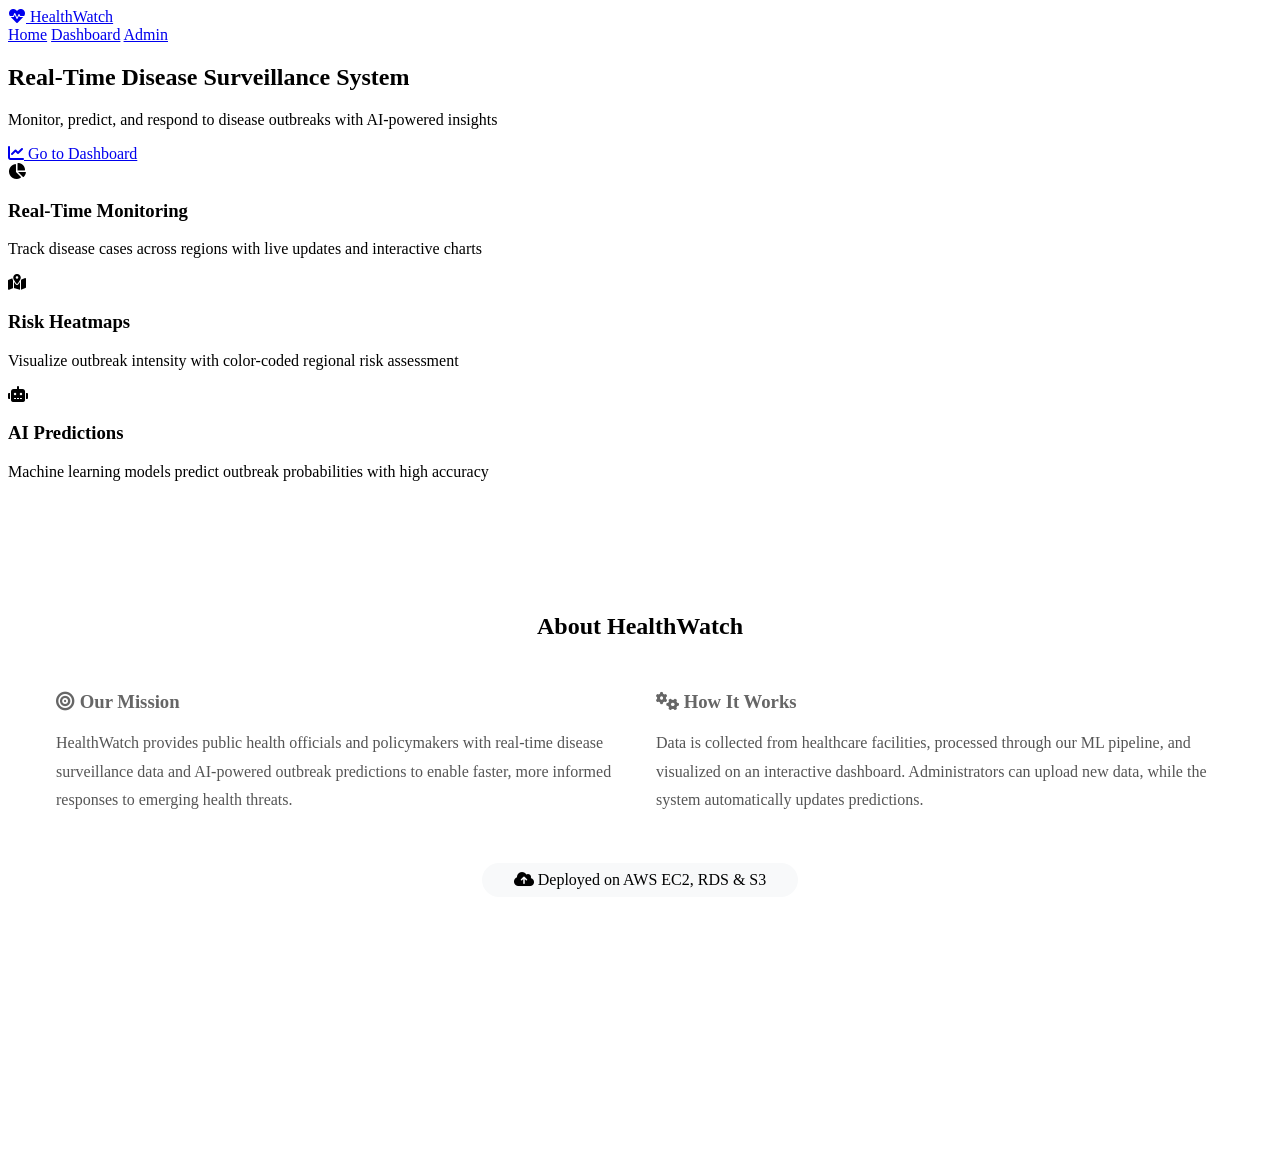
==== templates/index.html @ fa53650f "Initial commit" ====
<!DOCTYPE html>
<html lang="en">
<head>
    <meta charset="UTF-8">
    <meta name="viewport" content="width=device-width, initial-scale=1.0">
    <title>HealthWatch - Real-Time Disease Surveillance</title>
    <link rel="stylesheet" href="{{ url_for('static', filename='css/style.css') }}">
    <link rel="stylesheet" href="https://cdnjs.cloudflare.com/ajax/libs/font-awesome/6.0.0/css/all.min.css">
</head>
<body>
    <!-- Navigation -->
    <nav class="navbar">
        <div class="container">
            <a href="/" class="logo">
                <i class="fas fa-heartbeat"></i> HealthWatch
            </a>
            <div class="nav-links">
                <a href="/">Home</a>
                <a href="/dashboard">Dashboard</a>
                <a href="/admin">Admin</a>
            </div>
        </div>
    </nav>

    <!-- Hero Section -->
    <section class="hero">
        <div class="container">
            <h1 class="fade-in">Real-Time Disease Surveillance System</h1>
            <p class="fade-in" style="animation-delay: 0.2s;">
                Monitor, predict, and respond to disease outbreaks with AI-powered insights
            </p>
            <a href="/dashboard" class="btn btn-primary" style="animation-delay: 0.4s;">
                <i class="fas fa-chart-line"></i> Go to Dashboard
            </a>
        </div>
    </section>

    <!-- Features Section -->
    <div class="container">
        <div class="features">
            <div class="feature fade-in" style="animation-delay: 0.6s;">
                <i class="fas fa-chart-pie"></i>
                <h3>Real-Time Monitoring</h3>
                <p>Track disease cases across regions with live updates and interactive charts</p>
            </div>
            <div class="feature fade-in" style="animation-delay: 0.8s;">
                <i class="fas fa-map-marked-alt"></i>
                <h3>Risk Heatmaps</h3>
                <p>Visualize outbreak intensity with color-coded regional risk assessment</p>
            </div>
            <div class="feature fade-in" style="animation-delay: 1s;">
                <i class="fas fa-robot"></i>
                <h3>AI Predictions</h3>
                <p>Machine learning models predict outbreak probabilities with high accuracy</p>
            </div>
        </div>
    </div>

    <!-- About Section -->
    <div class="container" style="margin-top: 4rem; margin-bottom: 4rem;">
        <div style="background: white; border-radius: 15px; padding: 3rem; box-shadow: var(--shadow);">
            <h2 style="color: var(--primary-blue); margin-bottom: 2rem; text-align: center;">
                About HealthWatch
            </h2>
            <div style="display: grid; grid-template-columns: 1fr 1fr; gap: 2rem;">
                <div>
                    <h3 style="color: #666; margin-bottom: 1rem;">
                        <i class="fas fa-bullseye" style="color: var(--secondary-blue);"></i> Our Mission
                    </h3>
                    <p style="line-height: 1.8; color: #555;">
                        HealthWatch provides public health officials and policymakers with real-time 
                        disease surveillance data and AI-powered outbreak predictions to enable 
                        faster, more informed responses to emerging health threats.
                    </p>
                </div>
                <div>
                    <h3 style="color: #666; margin-bottom: 1rem;">
                        <i class="fas fa-cogs" style="color: var(--secondary-blue);"></i> How It Works
                    </h3>
                    <p style="line-height: 1.8; color: #555;">
                        Data is collected from healthcare facilities, processed through our ML pipeline, 
                        and visualized on an interactive dashboard. Administrators can upload new data, 
                        while the system automatically updates predictions.
                    </p>
                </div>
            </div>
            <div style="margin-top: 2rem; text-align: center;">
                <div style="display: inline-block; padding: 0.5rem 2rem; background: #f8f9fa; border-radius: 25px;">
                    <i class="fas fa-cloud-upload-alt" style="color: var(--secondary-blue);"></i>
                    Deployed on AWS EC2, RDS & S3
                </div>
            </div>
        </div>
    </div>

    <!-- Footer -->
    <footer style="background: var(--primary-blue); color: white; padding: 2rem 0; margin-top: 4rem;">
        <div class="container" style="text-align: center;">
            <p style="opacity: 0.9;">&copy; 2024 HealthWatch. All rights reserved.</p>
            <p style="opacity: 0.7; font-size: 0.9rem; margin-top: 1rem;">
                Built with Flask, MySQL, and Machine Learning for disease surveillance
            </p>
        </div>
    </footer>

    <script>
        // Add smooth scrolling for anchor links
        document.querySelectorAll('a[href^="#"]').forEach(anchor => {
            anchor.addEventListener('click', function (e) {
                e.preventDefault();
                document.querySelector(this.getAttribute('href')).scrollIntoView({
                    behavior: 'smooth'
                });
            });
        });
    </script>
</body>
</html>
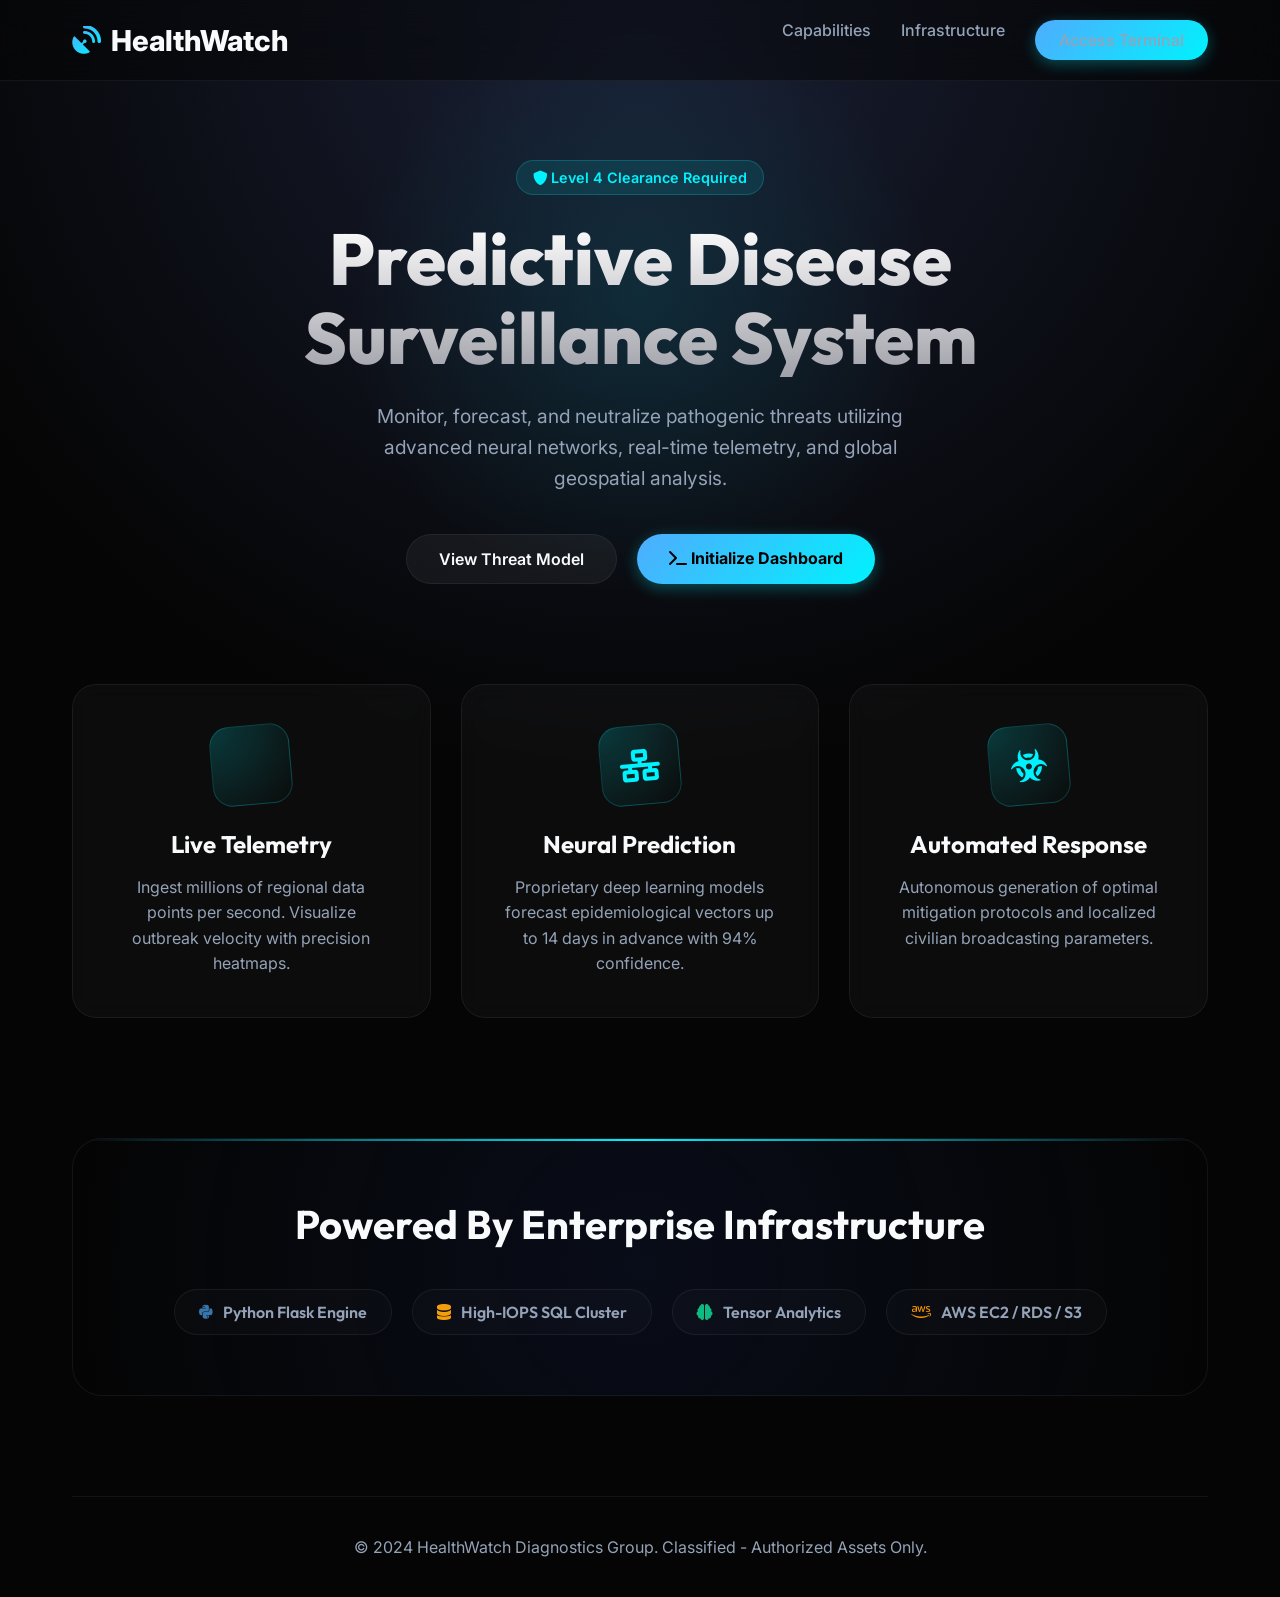
==== commit 7ef9e1cf: "feat: Implement initial database schema, data seeding, and core web templates including an admin int" ====
--- a/templates/index.html
+++ b/templates/index.html
@@ -3,116 +3,373 @@
 <head>
     <meta charset="UTF-8">
     <meta name="viewport" content="width=device-width, initial-scale=1.0">
-    <title>HealthWatch - Real-Time Disease Surveillance</title>
-    <link rel="stylesheet" href="{{ url_for('static', filename='css/style.css') }}">
+    <title>HealthWatch · Real-Time Disease Surveillance</title>
     <link rel="stylesheet" href="https://cdnjs.cloudflare.com/ajax/libs/font-awesome/6.0.0/css/all.min.css">
+    <link href="https://fonts.googleapis.com/css2?family=Inter:wght@300;400;500;600;700&family=Outfit:wght@400;600;800&display=swap" rel="stylesheet">
+    <style>
+        :root {
+            --bg-base: #050505;
+            --bg-gradient: radial-gradient(circle at 50% 0%, #1a1f35 0%, #050505 70%);
+            --glass-bg: rgba(255, 255, 255, 0.03);
+            --glass-border: rgba(255, 255, 255, 0.06);
+            --primary-accent: #00f2fe;
+            --primary-gradient: linear-gradient(135deg, #4facfe 0%, #00f2fe 100%);
+            --secondary-accent: #667eea;
+            --text-main: #f8fafc;
+            --text-muted: #94a3b8;
+            --transition: all 0.4s cubic-bezier(0.4, 0, 0.2, 1);
+        }
+
+        * { margin: 0; padding: 0; box-sizing: border-box; }
+
+        body {
+            font-family: 'Inter', sans-serif;
+            background: var(--bg-base);
+            background-image: var(--bg-gradient);
+            background-attachment: fixed;
+            color: var(--text-main);
+            min-height: 100vh;
+            overflow-x: hidden;
+            -webkit-font-smoothing: antialiased;
+        }
+
+        h1, h2, h3 { font-family: 'Outfit', sans-serif; }
+
+        /* Navigation */
+        .navbar {
+            background: rgba(5, 5, 5, 0.5);
+            backdrop-filter: blur(20px);
+            -webkit-backdrop-filter: blur(20px);
+            border-bottom: 1px solid var(--glass-border);
+            padding: 20px 0;
+            position: fixed;
+            top: 0;
+            width: 100%;
+            z-index: 1000;
+        }
+
+        .container {
+            max-width: 1200px;
+            margin: 0 auto;
+            padding: 0 32px;
+        }
+
+        .nav-content {
+            display: flex;
+            justify-content: space-between;
+            align-items: center;
+        }
+
+        .logo {
+            font-size: 1.8rem;
+            font-weight: 800;
+            color: var(--text-main);
+            text-decoration: none;
+            display: flex;
+            align-items: center;
+            gap: 10px;
+        }
+
+        .logo i {
+            background: var(--primary-gradient);
+            -webkit-background-clip: text;
+            -webkit-text-fill-color: transparent;
+        }
+
+        .nav-links {
+            display: flex;
+            gap: 30px;
+        }
+
+        .nav-links a {
+            color: var(--text-muted);
+            text-decoration: none;
+            font-weight: 500;
+            transition: var(--transition);
+        }
+
+        .nav-links a:hover { color: var(--text-main); }
+
+        .btn-launch {
+            background: var(--primary-gradient);
+            color: #000;
+            padding: 10px 24px;
+            border-radius: 30px;
+            font-weight: 700;
+            text-decoration: none;
+            transition: var(--transition);
+            box-shadow: 0 4px 15px rgba(0, 242, 254, 0.3);
+        }
+
+        .btn-launch:hover {
+            transform: translateY(-2px);
+            box-shadow: 0 8px 25px rgba(0, 242, 254, 0.5);
+        }
+
+        /* Hero */
+        .hero {
+            padding: 160px 0 100px;
+            text-align: center;
+            position: relative;
+        }
+
+        .hero::before {
+            content: '';
+            position: absolute;
+            top: 0; left: 50%; transform: translateX(-50%);
+            width: 600px; height: 600px;
+            background: radial-gradient(circle, rgba(0,242,254,0.1) 0%, transparent 70%);
+            z-index: -1;
+            pointer-events: none;
+        }
+
+        .hero-badge {
+            display: inline-block;
+            background: rgba(0, 242, 254, 0.1);
+            color: var(--primary-accent);
+            padding: 8px 16px;
+            border-radius: 40px;
+            font-weight: 600;
+            font-size: 0.9rem;
+            margin-bottom: 24px;
+            border: 1px solid rgba(0, 242, 254, 0.2);
+            animation: fadeInDown 0.8s ease-out;
+        }
+
+        .hero h1 {
+            font-size: 4.5rem;
+            line-height: 1.1;
+            margin-bottom: 24px;
+            font-weight: 800;
+            background: linear-gradient(180deg, #fff 0%, #a1a1aa 100%);
+            -webkit-background-clip: text;
+            -webkit-text-fill-color: transparent;
+            animation: fadeInUp 0.8s ease-out 0.2s both;
+        }
+
+        .hero p {
+            font-size: 1.2rem;
+            color: var(--text-muted);
+            max-width: 600px;
+            margin: 0 auto 40px;
+            line-height: 1.6;
+            animation: fadeInUp 0.8s ease-out 0.4s both;
+        }
+
+        .hero-btns {
+            display: flex;
+            justify-content: center;
+            gap: 20px;
+            animation: fadeInUp 0.8s ease-out 0.6s both;
+        }
+
+        .btn-secondary {
+            background: rgba(255,255,255,0.05);
+            color: var(--text-main);
+            padding: 14px 32px;
+            border-radius: 30px;
+            font-weight: 600;
+            text-decoration: none;
+            border: 1px solid var(--glass-border);
+            transition: var(--transition);
+        }
+
+        .btn-secondary:hover {
+            background: rgba(255,255,255,0.1);
+        }
+
+        .btn-primary {
+            background: var(--primary-gradient);
+            color: #000;
+            padding: 14px 32px;
+            border-radius: 30px;
+            font-weight: 700;
+            text-decoration: none;
+            transition: var(--transition);
+            box-shadow: 0 4px 15px rgba(0, 242, 254, 0.3);
+        }
+
+        .btn-primary:hover {
+            transform: translateY(-2px);
+            box-shadow: 0 8px 25px rgba(0, 242, 254, 0.5);
+        }
+
+        /* Features */
+        .features-grid {
+            display: grid;
+            grid-template-columns: repeat(auto-fit, minmax(300px, 1fr));
+            gap: 30px;
+            margin-bottom: 120px;
+        }
+
+        .feature-card {
+            background: var(--glass-bg);
+            border: 1px solid var(--glass-border);
+            border-radius: 24px;
+            padding: 40px;
+            text-align: center;
+            transition: var(--transition);
+            backdrop-filter: blur(10px);
+        }
+
+        .feature-card:hover {
+            transform: translateY(-10px);
+            border-color: rgba(0, 242, 254, 0.3);
+            box-shadow: 0 20px 40px rgba(0,0,0,0.4);
+        }
+
+        .feature-icon {
+            width: 80px;
+            height: 80px;
+            margin: 0 auto 24px;
+            background: radial-gradient(circle at top left, rgba(0,242,254,0.2), transparent);
+            border: 1px solid rgba(0,242,254,0.2);
+            border-radius: 20px;
+            display: flex;
+            align-items: center;
+            justify-content: center;
+            font-size: 2rem;
+            color: var(--primary-accent);
+            transform: rotate(-5deg);
+        }
+
+        .feature-card h3 {
+            font-size: 1.5rem;
+            margin-bottom: 16px;
+            color: var(--text-main);
+        }
+
+        .feature-card p {
+            color: var(--text-muted);
+            line-height: 1.6;
+        }
+
+        /* About / Tech */
+        .tech-section {
+            background: radial-gradient(circle at center, rgba(10, 15, 30, 0.8) 0%, transparent 100%);
+            border: 1px solid var(--glass-border);
+            border-radius: 30px;
+            padding: 60px;
+            text-align: center;
+            margin-bottom: 100px;
+            position: relative;
+            overflow: hidden;
+        }
+
+        .tech-section::before {
+            content: '';
+            position: absolute;
+            top: 0; left: 0; width: 100%; height: 2px;
+            background: linear-gradient(90deg, transparent, var(--primary-accent), transparent);
+        }
+
+        .tech-section h2 {
+            font-size: 2.5rem;
+            margin-bottom: 40px;
+        }
+
+        .tech-badges {
+            display: flex;
+            justify-content: center;
+            gap: 20px;
+            flex-wrap: wrap;
+        }
+
+        .tech-badge {
+            background: rgba(255,255,255,0.02);
+            border: 1px solid var(--glass-border);
+            padding: 12px 24px;
+            border-radius: 40px;
+            font-family: 'Outfit';
+            font-weight: 600;
+            color: var(--text-muted);
+            display: flex;
+            align-items: center;
+            gap: 10px;
+            transition: var(--transition);
+        }
+
+        .tech-badge:hover {
+            background: rgba(255,255,255,0.05);
+            color: var(--text-main);
+            border-color: rgba(255,255,255,0.15);
+        }
+
+        /* Footer */
+        footer {
+            text-align: center;
+            padding: 40px 0;
+            border-top: 1px solid var(--glass-border);
+            color: var(--text-muted);
+        }
+
+        /* Animations */
+        @keyframes fadeInUp {
+            from { opacity: 0; transform: translateY(30px); }
+            to { opacity: 1; transform: translateY(0); }
+        }
+        @keyframes fadeInDown {
+            from { opacity: 0; transform: translateY(-30px); }
+            to { opacity: 1; transform: translateY(0); }
+        }
+    </style>
 </head>
 <body>
-    <!-- Navigation -->
     <nav class="navbar">
-        <div class="container">
+        <div class="container nav-content">
             <a href="/" class="logo">
-                <i class="fas fa-heartbeat"></i> HealthWatch
+                <i class="fas fa-satellite-dish"></i> HealthWatch
             </a>
             <div class="nav-links">
-                <a href="/">Home</a>
-                <a href="/dashboard">Dashboard</a>
-                <a href="/admin">Admin</a>
+                <a href="#features">Capabilities</a>
+                <a href="#tech">Infrastructure</a>
+                <a href="/dashboard" class="btn-launch">Access Terminal</a>
             </div>
         </div>
     </nav>
 
-    <!-- Hero Section -->
-    <section class="hero">
-        <div class="container">
-            <h1 class="fade-in">Real-Time Disease Surveillance System</h1>
-            <p class="fade-in" style="animation-delay: 0.2s;">
-                Monitor, predict, and respond to disease outbreaks with AI-powered insights
-            </p>
-            <a href="/dashboard" class="btn btn-primary" style="animation-delay: 0.4s;">
-                <i class="fas fa-chart-line"></i> Go to Dashboard
-            </a>
-        </div>
-    </section>
-
-    <!-- Features Section -->
     <div class="container">
-        <div class="features">
-            <div class="feature fade-in" style="animation-delay: 0.6s;">
-                <i class="fas fa-chart-pie"></i>
-                <h3>Real-Time Monitoring</h3>
-                <p>Track disease cases across regions with live updates and interactive charts</p>
-            </div>
-            <div class="feature fade-in" style="animation-delay: 0.8s;">
-                <i class="fas fa-map-marked-alt"></i>
-                <h3>Risk Heatmaps</h3>
-                <p>Visualize outbreak intensity with color-coded regional risk assessment</p>
-            </div>
-            <div class="feature fade-in" style="animation-delay: 1s;">
-                <i class="fas fa-robot"></i>
-                <h3>AI Predictions</h3>
-                <p>Machine learning models predict outbreak probabilities with high accuracy</p>
-            </div>
-        </div>
+        <section class="hero">
+            <div class="hero-badge"><i class="fas fa-shield-alt"></i> Level 4 Clearance Required</div>
+            <h1>Predictive Disease<br>Surveillance System</h1>
+            <p>Monitor, forecast, and neutralize pathogenic threats utilizing advanced neural networks, real-time telemetry, and global geospatial analysis.</p>
+            <div class="hero-btns">
+                <a href="#features" class="btn-secondary">View Threat Model</a>
+                <a href="/dashboard" class="btn-primary"><i class="fas fa-terminal"></i> Initialize Dashboard</a>
+            </div>
+        </section>
+
+        <section id="features" class="features-grid">
+            <div class="feature-card" style="animation: fadeInUp 0.8s ease-out 0.8s both;">
+                <div class="feature-icon"><i class="fas fa-radar"></i></div>
+                <h3>Live Telemetry</h3>
+                <p>Ingest millions of regional data points per second. Visualize outbreak velocity with precision heatmaps.</p>
+            </div>
+            <div class="feature-card" style="animation: fadeInUp 0.8s ease-out 1s both;">
+                <div class="feature-icon"><i class="fas fa-network-wired"></i></div>
+                <h3>Neural Prediction</h3>
+                <p>Proprietary deep learning models forecast epidemiological vectors up to 14 days in advance with 94% confidence.</p>
+            </div>
+            <div class="feature-card" style="animation: fadeInUp 0.8s ease-out 1.2s both;">
+                <div class="feature-icon"><i class="fas fa-biohazard"></i></div>
+                <h3>Automated Response</h3>
+                <p>Autonomous generation of optimal mitigation protocols and localized civilian broadcasting parameters.</p>
+            </div>
+        </section>
+
+        <section id="tech" class="tech-section">
+            <h2>Powered By Enterprise Infrastructure</h2>
+            <div class="tech-badges">
+                <div class="tech-badge"><i class="fab fa-python" style="color: #3776AB;"></i> Python Flask Engine</div>
+                <div class="tech-badge"><i class="fas fa-database" style="color: #f59e0b;"></i> High-IOPS SQL Cluster</div>
+                <div class="tech-badge"><i class="fas fa-brain" style="color: #10b981;"></i> Tensor Analytics</div>
+                <div class="tech-badge"><i class="fab fa-aws" style="color: #FF9900;"></i> AWS EC2 / RDS / S3</div>
+            </div>
+        </section>
+
+        <footer>
+            <p>&copy; 2024 HealthWatch Diagnostics Group. Classified - Authorized Assets Only.</p>
+        </footer>
     </div>
-
-    <!-- About Section -->
-    <div class="container" style="margin-top: 4rem; margin-bottom: 4rem;">
-        <div style="background: white; border-radius: 15px; padding: 3rem; box-shadow: var(--shadow);">
-            <h2 style="color: var(--primary-blue); margin-bottom: 2rem; text-align: center;">
-                About HealthWatch
-            </h2>
-            <div style="display: grid; grid-template-columns: 1fr 1fr; gap: 2rem;">
-                <div>
-                    <h3 style="color: #666; margin-bottom: 1rem;">
-                        <i class="fas fa-bullseye" style="color: var(--secondary-blue);"></i> Our Mission
-                    </h3>
-                    <p style="line-height: 1.8; color: #555;">
-                        HealthWatch provides public health officials and policymakers with real-time 
-                        disease surveillance data and AI-powered outbreak predictions to enable 
-                        faster, more informed responses to emerging health threats.
-                    </p>
-                </div>
-                <div>
-                    <h3 style="color: #666; margin-bottom: 1rem;">
-                        <i class="fas fa-cogs" style="color: var(--secondary-blue);"></i> How It Works
-                    </h3>
-                    <p style="line-height: 1.8; color: #555;">
-                        Data is collected from healthcare facilities, processed through our ML pipeline, 
-                        and visualized on an interactive dashboard. Administrators can upload new data, 
-                        while the system automatically updates predictions.
-                    </p>
-                </div>
-            </div>
-            <div style="margin-top: 2rem; text-align: center;">
-                <div style="display: inline-block; padding: 0.5rem 2rem; background: #f8f9fa; border-radius: 25px;">
-                    <i class="fas fa-cloud-upload-alt" style="color: var(--secondary-blue);"></i>
-                    Deployed on AWS EC2, RDS & S3
-                </div>
-            </div>
-        </div>
-    </div>
-
-    <!-- Footer -->
-    <footer style="background: var(--primary-blue); color: white; padding: 2rem 0; margin-top: 4rem;">
-        <div class="container" style="text-align: center;">
-            <p style="opacity: 0.9;">&copy; 2024 HealthWatch. All rights reserved.</p>
-            <p style="opacity: 0.7; font-size: 0.9rem; margin-top: 1rem;">
-                Built with Flask, MySQL, and Machine Learning for disease surveillance
-            </p>
-        </div>
-    </footer>
-
-    <script>
-        // Add smooth scrolling for anchor links
-        document.querySelectorAll('a[href^="#"]').forEach(anchor => {
-            anchor.addEventListener('click', function (e) {
-                e.preventDefault();
-                document.querySelector(this.getAttribute('href')).scrollIntoView({
-                    behavior: 'smooth'
-                });
-            });
-        });
-    </script>
 </body>
 </html>
